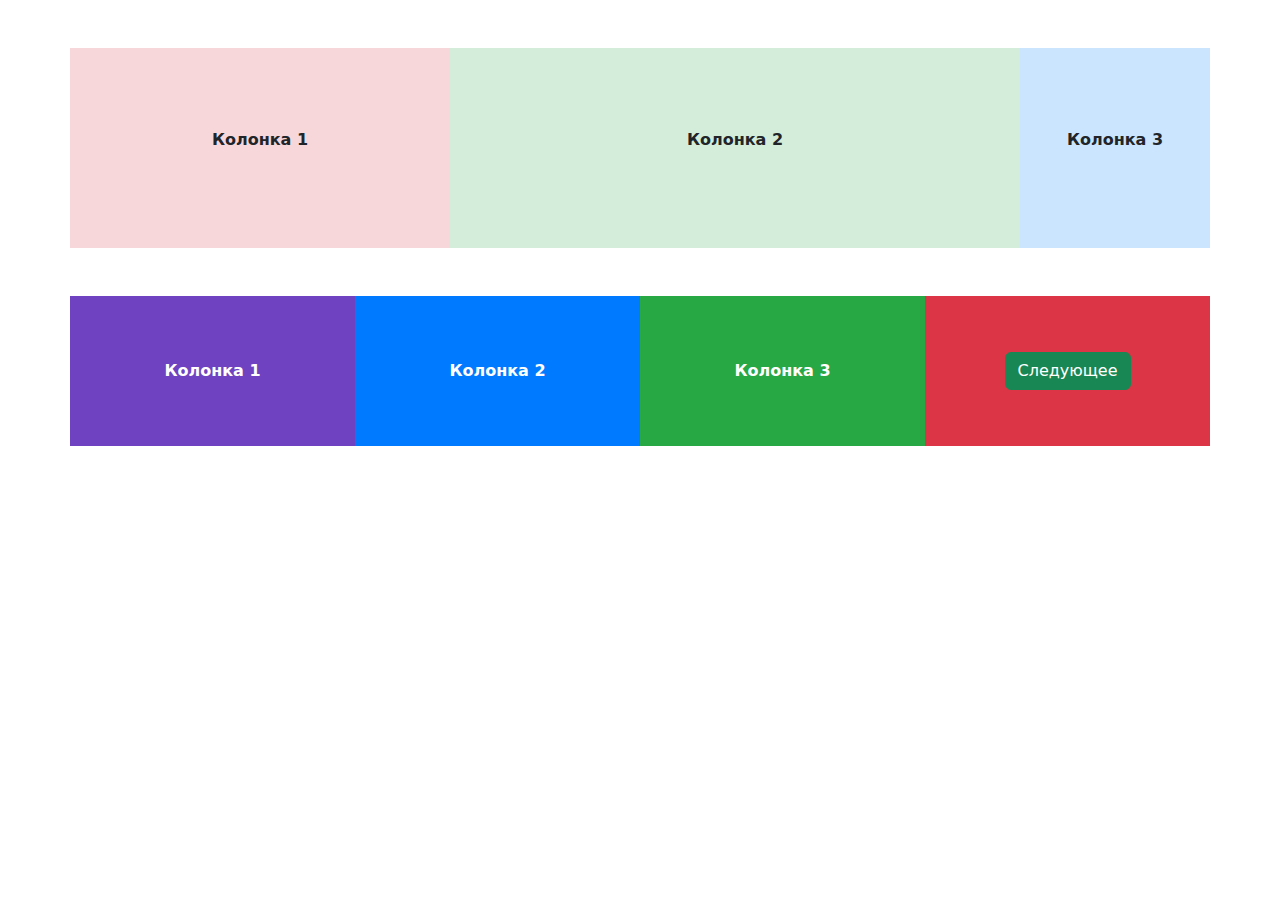
==== index.html @ 076e923a "Add files via upload" ====
<!DOCTYPE html>
<html lang="en">

<head>
    <meta charset="UTF-8">
    <meta name="viewport" content="width=device-width, initial-scale=1.0">
    <title>Лабораторная работа 1. Сетка</title>
    <link rel="stylesheet" href="https://cdn.jsdelivr.net/npm/bootstrap@5.3.3/dist/css/bootstrap.min.css" integrity="sha384-QWTKZyjpPEjISv5WaRU9OFeRpok6YctnYmDr5pNlyT2bRjXh0JMhjY6hW+ALEwIH" crossorigin="anonymous">
    <link rel="stylesheet" href="css/style.css">
</head>

<body>

    <div class="container mt-5">
        <div class="row">
            <!-- Первая колонка -->
            <div class="col-md-4 custom-column col-first d-flex align-items-center justify-content-center">
                <p class="fw-bold">Колонка 1</p>
            </div>
            <!-- Вторая колонка -->
            <div class="col-md-6 custom-column col-second d-flex align-items-center justify-content-center">
                <p class="fw-bold">Колонка 2</p>
            </div>
            <!-- Третья колонка -->
            <div class="col-md-2 custom-column col-third d-flex align-items-center justify-content-center">
                <p class="fw-bold">Колонка 3</p>
            </div>
        </div>
    </div>

    <div class="container mt-5">
        <div class="row">
            <!-- Первая колонка -->
            <div class="col-xl-3 col-lg-4 col-md-4 col-sm-6 col-xs-12 custom-column2 col-first2">
                Колонка 1
            </div>
            <!-- Вторая колонка -->
            <div class="col-xl-3 col-lg-4 col-md-4 col-sm-6 col-xs-12 custom-column2 col-second2">
                Колонка 2
            </div>
            <!-- Третья колонка -->
            <div class="col-xl-3 col-lg-4 col-md-4 col-sm-6 col-xs-12 custom-column2 col-third2">
                Колонка 3
            </div>
            <!-- Четвертая колонка -->
            <div class="col-xl-3 col-lg-12 col-md-12 col-sm-6 col-xs-12 custom-column2 col-fourth2">
                <a href="ex2.html" class="btn btn-success">Следующее</a>
            </div>
        </div>
    </div>

</body>

</html>
---- css/style.css ----
.custom-column {
    height: 200px;
}
.col-first {
    background-color: #f8d7da; /* Светло-красный */
}
.col-second {
    background-color: #d4edda; /* Светло-зеленый */
}
.col-third {
    background-color: #cce5ff; /* Светло-синий */
}

.custom-column2 {
    height: 150px;
    display: flex;
    align-items: center;
    justify-content: center;
    color: white;
    font-weight: bold;
}
.col-first2 {
    background-color: #6f42c1; /* Сиреневый */
}
.col-second2 {
    background-color: #007bff; /* Синий */
}
.col-third2 {
    background-color: #28a745; /* Зеленый */
}
.col-fourth2 {
    background-color: #dc3545; /* Красный */
}

.faq-container {
    max-width: 800px;
    margin: 50px auto;
}
.accordion-button::after {
    background-image: url("data:image/svg+xml,<svg xmlns='http://www.w3.org/2000/svg' viewBox='0 0 16 16' fill='%23000'><path d='M8 4a.5.5 0 0 1 .5.5v6l3-3a.5.5 0 0 1 .707.707l-3 3a.5.5 0 0 1-.707 0l-3-3a.5.5 0 1 1 .707-.707L8 10.5V4.5A.5.5 0 0 1 8 4z'/></svg>");
}
.accordion-button:not(.collapsed)::after {
    background-image: url("data:image/svg+xml,<svg xmlns='http://www.w3.org/2000/svg' viewBox='0 0 16 16' fill='%23000'><path d='M16 8A8 8 0 1 1 0 8a8 8 0 0 1 16 0zm-3.97-3.03a.75.75 0 0 0-1.06 1.06L6.97 11.03a.75.75 0 0 0 1.06 1.06l4.24-4.24a.75.75 0 0 0 0-1.06l-4.24-4.24z'/></svg>");
}
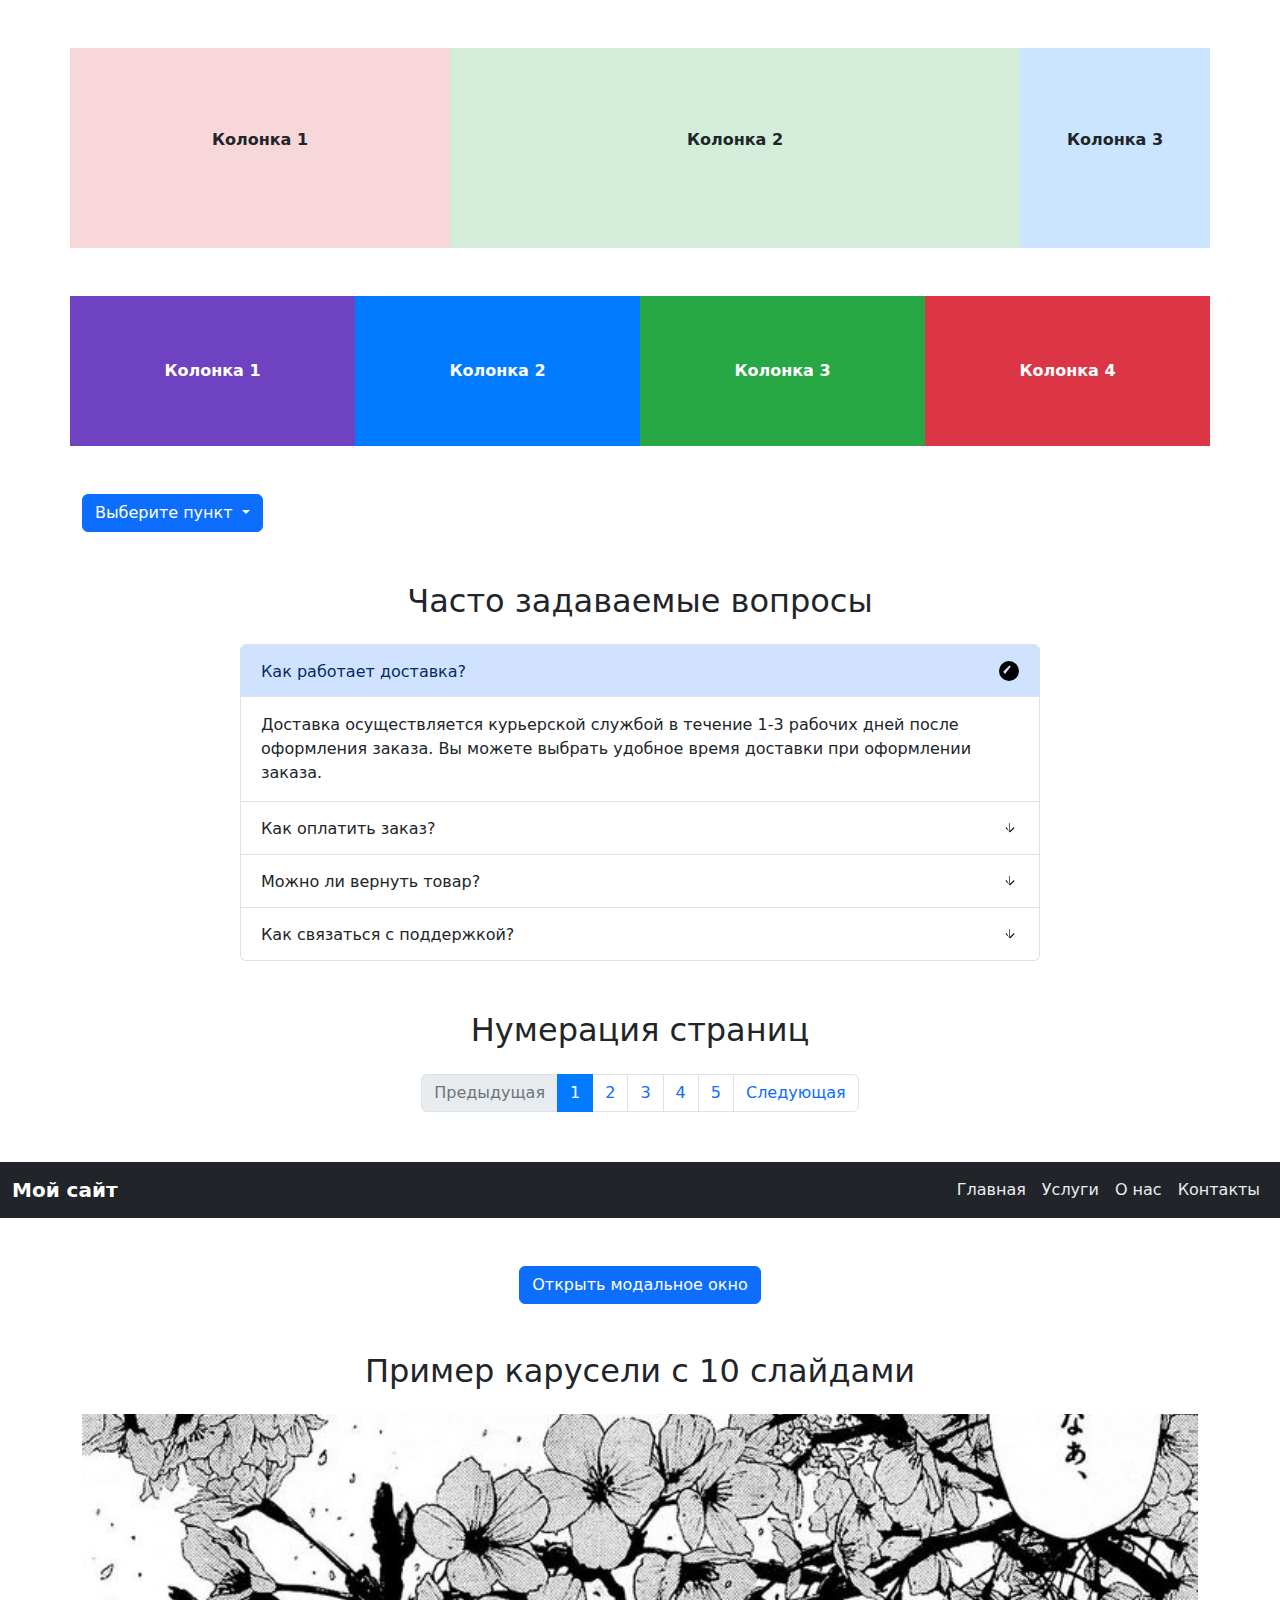
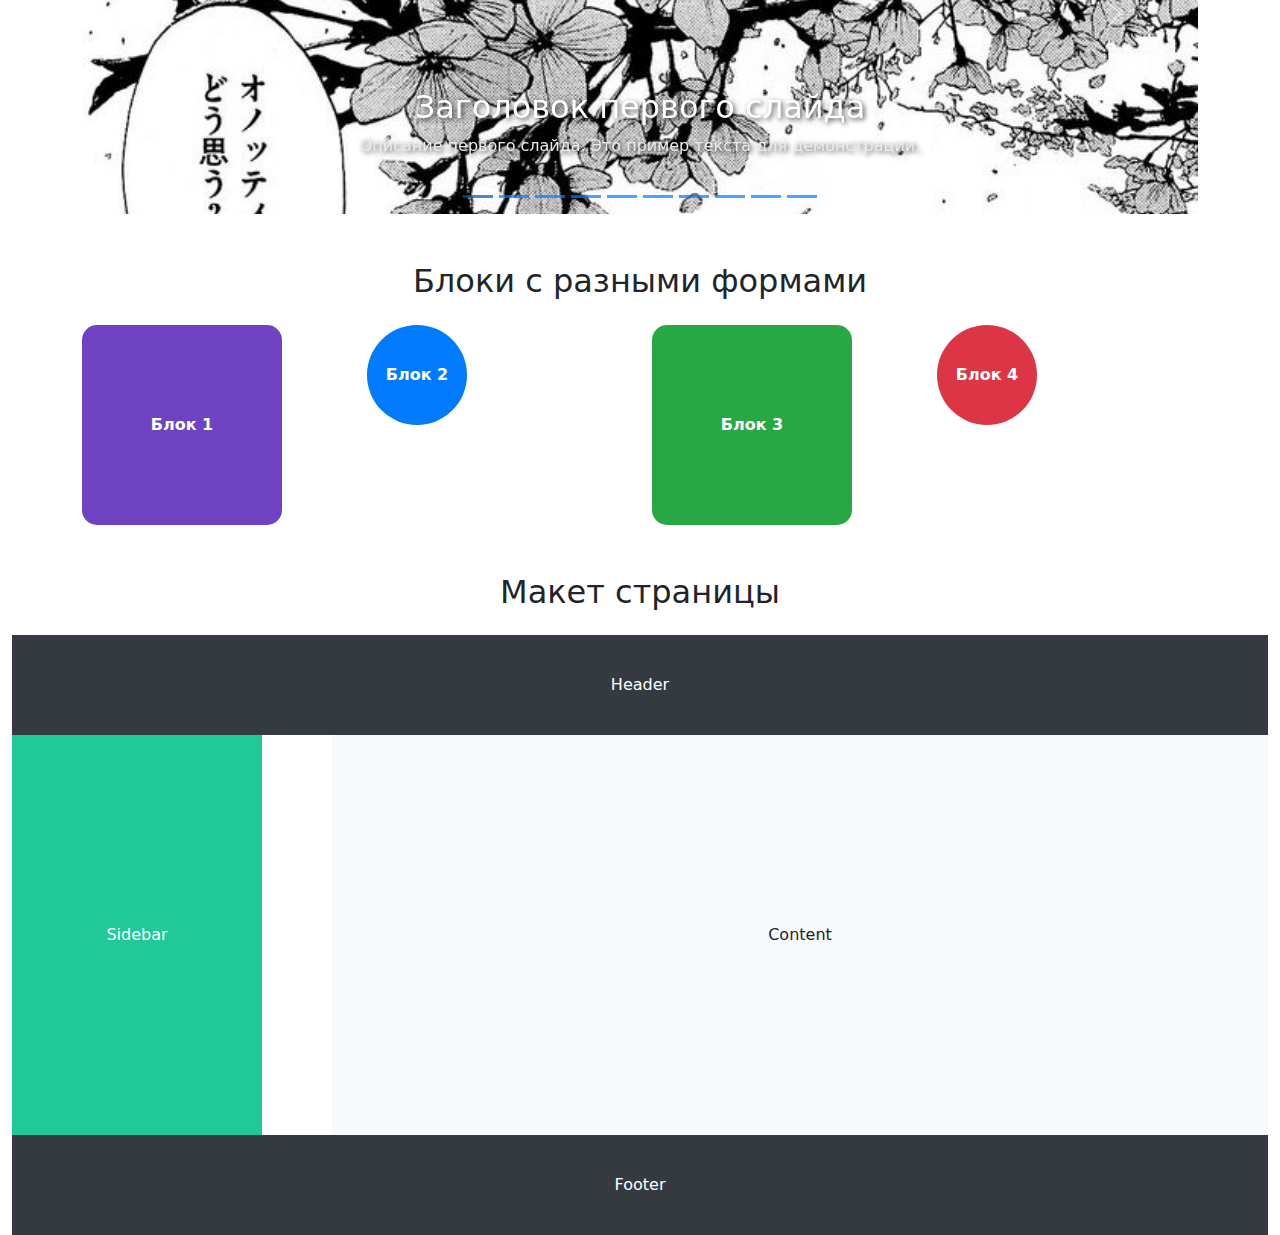
==== commit 00725140: "Add files via upload" ====
--- a/index.html
+++ b/index.html
@@ -4,13 +4,13 @@
 <head>
     <meta charset="UTF-8">
     <meta name="viewport" content="width=device-width, initial-scale=1.0">
-    <title>Лабораторная работа 1. Сетка</title>
-    <link rel="stylesheet" href="https://cdn.jsdelivr.net/npm/bootstrap@5.3.3/dist/css/bootstrap.min.css" integrity="sha384-QWTKZyjpPEjISv5WaRU9OFeRpok6YctnYmDr5pNlyT2bRjXh0JMhjY6hW+ALEwIH" crossorigin="anonymous">
+    <title>Document</title>
+    <link rel="stylesheet" href="https://cdn.jsdelivr.net/npm/bootstrap@5.3.3/dist/css/bootstrap.min.css"
+        integrity="sha384-QWTKZyjpPEjISv5WaRU9OFeRpok6YctnYmDr5pNlyT2bRjXh0JMhjY6hW+ALEwIH" crossorigin="anonymous">
     <link rel="stylesheet" href="css/style.css">
 </head>
 
 <body>
-
     <div class="container mt-5">
         <div class="row">
             <!-- Первая колонка -->
@@ -44,10 +44,343 @@
             </div>
             <!-- Четвертая колонка -->
             <div class="col-xl-3 col-lg-12 col-md-12 col-sm-6 col-xs-12 custom-column2 col-fourth2">
-                <a href="ex2.html" class="btn btn-success">Следующее</a>
-            </div>
-        </div>
-    </div>
+                Колонка 4
+            </div>
+        </div>
+    </div>
+    <div class="container mt-5">
+        <div class="dropdown mt-3">
+            <!-- Кнопка для активации выпадающего списка -->
+            <button class="btn btn-primary dropdown-toggle" type="button" data-bs-toggle="dropdown"
+                aria-expanded="false">
+                Выберите пункт
+            </button>
+            <!-- Список элементов -->
+            <ul class="dropdown-menu">
+                <li><a class="dropdown-item" href="#">Назад</a></li>
+                <li><a class="dropdown-item" href="#">Следующее</a></li>
+                <li><a class="dropdown-item" href="#">Пункт 3</a></li>
+                <li>
+                    <hr class="dropdown-divider">
+                </li> <!-- Разделитель -->
+                <li><a class="dropdown-item" href="#">Отдельный пункт</a></li>
+            </ul>
+        </div>
+    </div>
+
+    <div class="faq-container">
+        <h2 class="text-center mb-4">Часто задаваемые вопросы</h2>
+        <div class="accordion" id="faqAccordion">
+            <!-- Вопрос 1 -->
+            <div class="accordion-item">
+                <h2 class="accordion-header" id="headingOne">
+                    <button class="accordion-button" type="button" data-bs-toggle="collapse"
+                        data-bs-target="#collapseOne" aria-expanded="true" aria-controls="collapseOne">
+                        Как работает доставка?
+                    </button>
+                </h2>
+                <div id="collapseOne" class="accordion-collapse collapse show" aria-labelledby="headingOne"
+                    data-bs-parent="#faqAccordion">
+                    <div class="accordion-body">
+                        Доставка осуществляется курьерской службой в течение 1-3 рабочих дней после оформления заказа.
+                        Вы можете выбрать удобное время доставки при оформлении заказа.
+                    </div>
+                </div>
+            </div>
+            <!-- Вопрос 2 -->
+            <div class="accordion-item">
+                <h2 class="accordion-header" id="headingTwo">
+                    <button class="accordion-button collapsed" type="button" data-bs-toggle="collapse"
+                        data-bs-target="#collapseTwo" aria-expanded="false" aria-controls="collapseTwo">
+                        Как оплатить заказ?
+                    </button>
+                </h2>
+                <div id="collapseTwo" class="accordion-collapse collapse" aria-labelledby="headingTwo"
+                    data-bs-parent="#faqAccordion">
+                    <div class="accordion-body">
+                        Вы можете оплатить заказ банковской картой онлайн или наличными при получении. Также доступна
+                        оплата через электронные кошельки.
+                    </div>
+                </div>
+            </div>
+            <!-- Вопрос 3 -->
+            <div class="accordion-item">
+                <h2 class="accordion-header" id="headingThree">
+                    <button class="accordion-button collapsed" type="button" data-bs-toggle="collapse"
+                        data-bs-target="#collapseThree" aria-expanded="false" aria-controls="collapseThree">
+                        Можно ли вернуть товар?
+                    </button>
+                </h2>
+                <div id="collapseThree" class="accordion-collapse collapse" aria-labelledby="headingThree"
+                    data-bs-parent="#faqAccordion">
+                    <div class="accordion-body">
+                        Да, вы можете вернуть товар в течение 14 дней с момента получения, если он не был использован и
+                        сохранены все ярлыки и упаковка.
+                    </div>
+                </div>
+            </div>
+            <!-- Вопрос 4 -->
+            <div class="accordion-item">
+                <h2 class="accordion-header" id="headingFour">
+                    <button class="accordion-button collapsed" type="button" data-bs-toggle="collapse"
+                        data-bs-target="#collapseFour" aria-expanded="false" aria-controls="collapseFour">
+                        Как связаться с поддержкой?
+                    </button>
+                </h2>
+                <div id="collapseFour" class="accordion-collapse collapse" aria-labelledby="headingFour"
+                    data-bs-parent="#faqAccordion">
+                    <div class="accordion-body">
+                        Вы можете связаться с нашей службой поддержки по телефону +7 (XXX) XXX-XX-XX или отправить
+                        сообщение на почту support@example.com.
+                    </div>
+                </div>
+            </div>
+        </div>
+    </div>
+    <div class="pagination-container">
+        <h2 class="text-center mb-4">Нумерация страниц</h2>
+        <nav aria-label="Page navigation example">
+            <ul class="pagination">
+                <!-- Кнопка "Предыдущая страница" -->
+                <li class="page-item disabled">
+                    <a class="page-link" href="#" tabindex="-1" aria-disabled="true">Предыдущая</a>
+                </li>
+                <!-- Страницы -->
+                <li class="page-item active"><a class="page-link" href="index.html">1</a></li>
+                <li class="page-item"><a class="page-link" href="index.html">2</a></li>
+                <li class="page-item"><a class="page-link" href="index.html">3</a></li>
+                <li class="page-item"><a class="page-link" href="index.html">4</a></li>
+                <li class="page-item"><a class="page-link" href="index.html">5</a></li>
+                <!-- Кнопка "Следующая страница" -->
+                <li class="page-item">
+                    <a class="page-link" href="#">Следующая</a>
+                </li>
+            </ul>
+        </nav>
+    </div>
+    <nav class="navbar navbar-expand-lg navbar-dark">
+        <div class="container-fluid">
+            <!-- Логотип или название сайта -->
+            <a class="navbar-brand" href="#">Мой сайт</a>
+            <!-- Кнопка для мобильной версии -->
+            <button class="navbar-toggler" type="button" data-bs-toggle="collapse" data-bs-target="#navbarNav"
+                aria-controls="navbarNav" aria-expanded="false" aria-label="Toggle navigation">
+                <span class="navbar-toggler-icon"></span>
+            </button>
+            <!-- Содержимое навигации -->
+            <div class="collapse navbar-collapse" id="navbarNav">
+                <ul class="navbar-nav ms-auto">
+                    <!-- Главная -->
+                    <li class="nav-item">
+                        <a class="nav-link active" aria-current="page" href="#">Главная</a>
+                    </li>
+                    <!-- Услуги -->
+                    <li class="nav-item">
+                        <a class="nav-link" href="#">Услуги</a>
+                    </li>
+                    <!-- О нас -->
+                    <li class="nav-item">
+                        <a class="nav-link" href="#">О нас</a>
+                    </li>
+                    <!-- Контакты -->
+                    <li class="nav-item">
+                        <a class="nav-link" href="#">Контакты</a>
+                    </li>
+                </ul>
+            </div>
+        </div>
+    </nav>
+    <div class="container mt-5 text-center">
+        <!-- Кнопка для вызова модального окна -->
+        <button type="button" class="btn btn-primary" data-bs-toggle="modal" data-bs-target="#exampleModal">
+            Открыть модальное окно
+        </button>
+    </div>
+
+    <!-- Модальное окно -->
+    <div class="modal fade" id="exampleModal" tabindex="-1" aria-labelledby="exampleModalLabel" aria-hidden="true">
+        <div class="modal-dialog">
+            <div class="modal-content">
+                <!-- Заголовок модального окна -->
+                <div class="modal-header">
+                    <h5 class="modal-title" id="exampleModalLabel">Заголовок модального окна</h5>
+                    <button type="button" class="btn-close" data-bs-dismiss="modal" aria-label="Close"></button>
+                </div>
+                <!-- Содержимое модального окна -->
+                <div class="modal-body">
+                    <p>Это пример модального окна с длинным текстом.</p>
+                    <p>Текст продолжается ниже:</p>
+                    <p>Далеко-далеко за словесными горами в стране гласных и согласных живут рыбные тексты. Вдали от
+                        всех живут они в буквенных домах на берегу Семантика большого языкового океана. Маленький ручеек
+                        Даль журчит по всей стране и обеспечивает ее всеми необходимыми правилами. Эта парадигматическая
+                        страна, в которой жаренные члены предложения залетают прямо в рот.</p>
+                    <p>Даже всемогущая пунктуация не имеет власти над рыбными текстами, ведущими безорфографичный образ
+                        жизни. Однажды одна маленькая строчка рыбного текста по имени Lorem ipsum решила выйти в большой
+                        мир грамматики. Великий Оксмокс предупреждал ее о злых запятых, диких вопросительных знаков и
+                        коварных точек с запятой, но текст не дал себя переубедить.</p>
+                    <p>Он собрал семь своих заглавных букв, подключил пять приставок и запустил инициал. Прыгнув через
+                        склон, он оказался перед первым предложением. Там их встретило семейство пунктуации: запятая,
+                        вопросительный знак и все их друзья собрались вокруг, чтобы помочь тексту.</p>
+                    <p>Повсюду были цитаты, где они могли повернуть назад, и запятые, которые умоляли их вернуться, но
+                        текст не дал себя остановить. Даже алфавит прогнал его со своей территории, объявив его изгоем.
+                        Большой язык свернул его в угол и начал свое последнее предложение.</p>
+                    <p>Из всех этих слов возник новый текст, который был более правильным, чем любой другой до него. И
+                        они жили долго и счастливо, создавая новые истории каждый день.</p>
+                </div>
+                <!-- Футер модального окна -->
+                <div class="modal-footer">
+                    <button type="button" class="btn btn-secondary" data-bs-dismiss="modal">Закрыть</button>
+                    <button type="button" class="btn btn-primary">Сохранить изменения</button>
+                </div>
+            </div>
+        </div>
+    </div>
+    <div class="container mt-5">
+        <h2 class="text-center mb-4">Пример карусели с 10 слайдами</h2>
+        <!-- Карусель -->
+        <div id="myCarousel" class="carousel slide" data-bs-ride="carousel">
+            <!-- Индикаторы слайдов -->
+            <div class="carousel-indicators">
+                <button type="button" data-bs-target="#myCarousel" data-bs-slide-to="0" class="active" aria-current="true" aria-label="Slide 1"></button>
+                <button type="button" data-bs-target="#myCarousel" data-bs-slide-to="1" aria-label="Slide 2"></button>
+                <button type="button" data-bs-target="#myCarousel" data-bs-slide-to="2" aria-label="Slide 3"></button>
+                <button type="button" data-bs-target="#myCarousel" data-bs-slide-to="3" aria-label="Slide 4"></button>
+                <button type="button" data-bs-target="#myCarousel" data-bs-slide-to="4" aria-label="Slide 5"></button>
+                <button type="button" data-bs-target="#myCarousel" data-bs-slide-to="5" aria-label="Slide 6"></button>
+                <button type="button" data-bs-target="#myCarousel" data-bs-slide-to="6" aria-label="Slide 7"></button>
+                <button type="button" data-bs-target="#myCarousel" data-bs-slide-to="7" aria-label="Slide 8"></button>
+                <button type="button" data-bs-target="#myCarousel" data-bs-slide-to="8" aria-label="Slide 9"></button>
+                <button type="button" data-bs-target="#myCarousel" data-bs-slide-to="9" aria-label="Slide 10"></button>
+            </div>
+            <!-- Слайды -->
+            <div class="carousel-inner">
+                <div class="carousel-item active">
+                    <img src="img/img.jpeg" class="d-block w-100" alt="Slide 1">
+                    <div class="carousel-caption d-none d-md-block">
+                        <h5>Заголовок первого слайда</h5>
+                        <p>Описание первого слайда. Это пример текста для демонстрации.</p>
+                    </div>
+                </div>
+                <div class="carousel-item">
+                    <img src="img/img.jpeg" class="d-block w-100" alt="Slide 2">
+                    <div class="carousel-caption d-none d-md-block">
+                        <h5>Заголовок первого слайда</h5>
+                        <p>Описание первого слайда. Это пример текста для демонстрации.</p>
+                    </div>
+                </div>
+                <div class="carousel-item">
+                    <img src="img/img.jpeg" class="d-block w-100" alt="Slide 3">
+                    <div class="carousel-caption d-none d-md-block">
+                        <h5>Заголовок первого слайда</h5>
+                        <p>Описание первого слайда. Это пример текста для демонстрации.</p>
+                    </div>
+                </div>
+                <div class="carousel-item">
+                    <img src="img/img.jpeg" class="d-block w-100" alt="Slide 4">
+                    <div class="carousel-caption d-none d-md-block">
+                        <h5>Заголовок первого слайда</h5>
+                        <p>Описание первого слайда. Это пример текста для демонстрации.</p>
+                    </div>
+                </div>
+                <div class="carousel-item">
+                    <img src="img/img.jpeg" class="d-block w-100" alt="Slide 5">
+                    <div class="carousel-caption d-none d-md-block">
+                        <h5>Заголовок первого слайда</h5>
+                        <p>Описание первого слайда. Это пример текста для демонстрации.</p>
+                    </div>
+                </div>
+                <div class="carousel-item">
+                    <img src="img/img.jpeg" class="d-block w-100" alt="Slide 6">
+                    <div class="carousel-caption d-none d-md-block">
+                        <h5>Заголовок первого слайда</h5>
+                        <p>Описание первого слайда. Это пример текста для демонстрации.</p>
+                    </div>
+                </div>
+                <div class="carousel-item">
+                    <img src="img/img.jpeg" class="d-block w-100" alt="Slide 7">
+                    <div class="carousel-caption d-none d-md-block">
+                        <h5>Заголовок первого слайда</h5>
+                        <p>Описание первого слайда. Это пример текста для демонстрации.</p>
+                    </div>
+                </div>
+                <div class="carousel-item">
+                    <img src="img/img.jpeg" class="d-block w-100" alt="Slide 8">
+                    <div class="carousel-caption d-none d-md-block">
+                        <h5>Заголовок первого слайда</h5>
+                        <p>Описание первого слайда. Это пример текста для демонстрации.</p>
+                    </div>
+                </div>
+                <div class="carousel-item">
+                    <img src="img/img.jpeg" class="d-block w-100" alt="Slide 9">
+                    <div class="carousel-caption d-none d-md-block">
+                        <h5>Заголовок первого слайда</h5>
+                        <p>Описание первого слайда. Это пример текста для демонстрации.</p>
+                    </div>
+                </div>
+                <div class="carousel-item">
+                    <img src="img/img.jpeg" class="d-block w-100" alt="Slide 10">
+                    <div class="carousel-caption d-none d-md-block">
+                        <h5>Заголовок первого слайда</h5>
+                        <p>Описание первого слайда. Это пример текста для демонстрации.</p>
+                    </div>
+                </div>
+            </div>
+            <!-- Кнопки управления -->
+            <button class="carousel-control-prev" type="button" data-bs-target="#myCarousel" data-bs-slide="prev">
+                <span class="carousel-control-prev-icon" aria-hidden="true"></span>
+                <span class="visually-hidden">Предыдущий</span>
+            </button>
+            <button class="carousel-control-next" type="button" data-bs-target="#myCarousel" data-bs-slide="next">
+                <span class="carousel-control-next-icon" aria-hidden="true"></span>
+                <span class="visually-hidden">Следующий</span>
+            </button>
+        </div>
+    </div>
+    <div class="container mt-5">
+        <h2 class="text-center mb-4">Блоки с разными формами</h2>
+        <div class="row">
+            <!-- Блок 1 -->
+            <div class="col-md-3">
+                <div class="block-1 custom-block">Блок 1</div>
+            </div>
+            <!-- Блок 2 -->
+            <div class="col-md-3">
+                <div class="block-2 custom-block">Блок 2</div>
+            </div>
+            <!-- Блок 3 -->
+            <div class="col-md-3">
+                <div class="block-3 custom-block">Блок 3</div>
+            </div>
+            <!-- Блок 4 -->
+            <div class="col-md-3">
+                <div class="block-4 custom-block">Блок 4</div>
+            </div>
+        </div>
+    </div>
+
+    <!-- Макет страницы -->
+    <div class="container-fluid mt-5">
+        <h2 class="text-center mb-4">Макет страницы</h2>
+        <div class="row">
+            <!-- Header -->
+            <div class="col-12">
+                <div class="header">Header</div>
+            </div>
+            <!-- Sidebar и Content -->
+            <div class="col-lg-3 col-12">
+                <div class="sidebar">Sidebar</div>
+            </div>
+            <div class="col-lg-9 col-12">
+                <div class="content">Content</div>
+            </div>
+            <!-- Footer -->
+            <div class="col-12">
+                <div class="footer">Footer</div>
+            </div>
+        </div>
+    </div>
+
+    <script src="https://cdn.jsdelivr.net/npm/bootstrap@5.3.0/dist/js/bootstrap.bundle.min.js"></script>
 
 </body>
 
--- a/css/style.css
+++ b/css/style.css
@@ -1,14 +1,20 @@
 .custom-column {
     height: 200px;
 }
+
 .col-first {
-    background-color: #f8d7da; /* Светло-красный */
+    background-color: #f8d7da;
+    /* Светло-красный */
 }
+
 .col-second {
-    background-color: #d4edda; /* Светло-зеленый */
+    background-color: #d4edda;
+    /* Светло-зеленый */
 }
+
 .col-third {
-    background-color: #cce5ff; /* Светло-синий */
+    background-color: #cce5ff;
+    /* Светло-синий */
 }
 
 .custom-column2 {
@@ -19,26 +25,171 @@
     color: white;
     font-weight: bold;
 }
+
 .col-first2 {
-    background-color: #6f42c1; /* Сиреневый */
+    background-color: #6f42c1;
+    /* Сиреневый */
 }
+
 .col-second2 {
-    background-color: #007bff; /* Синий */
+    background-color: #007bff;
+    /* Синий */
 }
+
 .col-third2 {
-    background-color: #28a745; /* Зеленый */
+    background-color: #28a745;
+    /* Зеленый */
 }
+
 .col-fourth2 {
-    background-color: #dc3545; /* Красный */
+    background-color: #dc3545;
+    /* Красный */
 }
 
 .faq-container {
     max-width: 800px;
     margin: 50px auto;
 }
+
 .accordion-button::after {
     background-image: url("data:image/svg+xml,<svg xmlns='http://www.w3.org/2000/svg' viewBox='0 0 16 16' fill='%23000'><path d='M8 4a.5.5 0 0 1 .5.5v6l3-3a.5.5 0 0 1 .707.707l-3 3a.5.5 0 0 1-.707 0l-3-3a.5.5 0 1 1 .707-.707L8 10.5V4.5A.5.5 0 0 1 8 4z'/></svg>");
 }
+
 .accordion-button:not(.collapsed)::after {
     background-image: url("data:image/svg+xml,<svg xmlns='http://www.w3.org/2000/svg' viewBox='0 0 16 16' fill='%23000'><path d='M16 8A8 8 0 1 1 0 8a8 8 0 0 1 16 0zm-3.97-3.03a.75.75 0 0 0-1.06 1.06L6.97 11.03a.75.75 0 0 0 1.06 1.06l4.24-4.24a.75.75 0 0 0 0-1.06l-4.24-4.24z'/></svg>");
+}
+
+/* Дополнительные стили */
+.pagination-container {
+    max-width: 600px;
+    margin: 50px auto;
+}
+
+.pagination {
+    justify-content: center;
+}
+
+.page-item.active .page-link {
+    background-color: #007bff;
+    border-color: #007bff;
+}
+
+.page-item.disabled .page-link {
+    color: #6c757d;
+    pointer-events: none;
+}
+
+.navbar {
+    background-color: #212529;
+}
+
+.navbar-brand {
+    color: #fff !important;
+    font-weight: bold;
+}
+
+.nav-link {
+    color: #e9ecef !important;
+}
+
+.nav-link:hover {
+    color: #ffc107 !important;
+}
+
+.navbar-toggler-icon {
+    background-image: url("data:image/svg+xml,<svg xmlns='http://www.w3.org/2000/svg' viewBox='0 0 30 30' width='30' height='30' fill='%23fff'><path d='M4 8h22v2H4V8zm0 6h22v2H4v-2zm0 6h22v2H4v-2z'/></svg>");
+}
+
+.modal-body {
+    max-height: 400px; /* Максимальная высота тела модального окна */
+    overflow-y: auto; /* Добавление вертикальной прокрутки */
+}
+.modal-title {
+    font-weight: bold;
+    color: #333;
+}
+.modal-footer button {
+    margin-left: 10px;
+}
+.carousel-item img {
+    width: 100%;
+    height: 400px; /* Фиксированная высота для всех слайдов */
+    object-fit: cover; /* Сохранение пропорций изображения */
+}
+.carousel-indicators [data-bs-target] {
+    background-color: #007bff;
+    border: none;
+    opacity: 0.7;
+}
+.carousel-indicators .active {
+    background-color: #0056b3;
+}
+.carousel-caption {
+    bottom: 20px; /* Отступ от нижнего края */
+    text-shadow: 2px 2px 5px rgba(0, 0, 0, 0.7); /* Тень для текста */
+}
+.carousel-caption h5 {
+    font-size: 2rem;
+    color: #fff;
+}
+.carousel-caption p {
+    font-size: 1rem;
+    color: #e9ecef;
+}
+.custom-block {
+    display: flex;
+    justify-content: center;
+    align-items: center;
+    color: white;
+    font-weight: bold;
+}
+.block-1, .block-3 {
+    width: 200px;
+    height: 200px;
+    border-radius: 15px; /* Скругленные углы */
+}
+.block-2, .block-4 {
+    width: 100px;
+    height: 100px;
+    border-radius: 50%; /* Круглая форма */
+}
+.block-1 { background-color: #6f42c1; } /* Сиреневый */
+.block-2 { background-color: #007bff; } /* Синий */
+.block-3 { background-color: #28a745; } /* Зеленый */
+.block-4 { background-color: #dc3545; } /* Красный */
+
+/* Стили для макета страницы */
+.header, .footer {
+    height: 100px;
+    background-color: #343a40;
+    color: white;
+    display: flex;
+    justify-content: center;
+    align-items: center;
+}
+.sidebar {
+    width: 250px;
+    height: 400px;
+    background-color: #20c997;
+    color: white;
+    display: flex;
+    justify-content: center;
+    align-items: center;
+}
+.content {
+    height: 400px;
+    background-color: #f8f9fa;
+    display: flex;
+    justify-content: center;
+    align-items: center;
+}
+
+/* Скрытие sidebar при размере экрана ⩽ 991px */
+@media (max-width: 991px) {
+    .sidebar {
+        display: none;
+    }
+    .content {
+        width: 100%;
+    }
 }